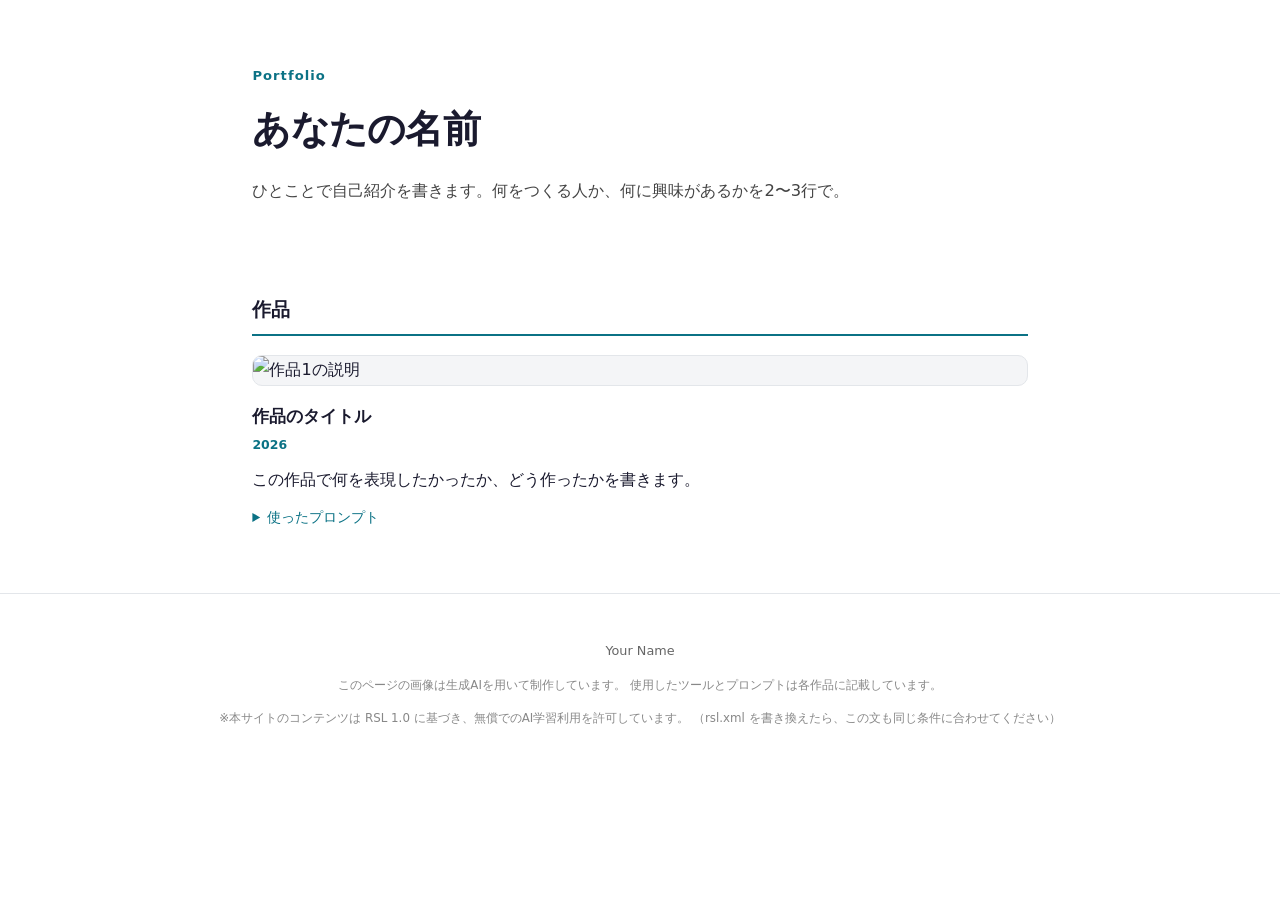
==== index.html @ 870c592a "RSL 1.0 の機械可読宣言を同梱（rsl.xml / robots.txt / link rel） 課題7の教え（条件をポートフォリオ本体に表示）の機械向けの半分。 人間向けフッター表示とセットで" ====
<!doctype html>
<html lang="ja">
<head>
<meta charset="utf-8">
<meta name="viewport" content="width=device-width,initial-scale=1">
<title>わたしのポートフォリオ</title>
<meta name="description" content="作品ポートフォリオ">
<!-- SNSでシェアされたときの見え方。画像はあとで差し替えてください -->
<meta property="og:title" content="わたしのポートフォリオ">
<meta property="og:type" content="website">
<meta property="og:image" content="http://akihiko.shirai.as/github-portfolio-template/images/HakaseOG.png">
<!-- RSLファイルの場所を明示（機械向けのライセンス宣言） -->
<link rel="rsl" type="application/rsl+xml" href="/rsl.xml" />
<link rel="stylesheet" href="style.css">
</head>
<body>

<header class="hero">
  <!-- ▼ ここから書き換えます -->
  <p class="course">Portfolio</p>
  <h1>あなたの名前</h1>
  <p class="bio">
    ひとことで自己紹介を書きます。何をつくる人か、何に興味があるかを2〜3行で。
  </p>
  <!-- ▲ ここまで -->
</header>

<main>
  <section>
    <h2>作品</h2>
    <div class="works">

      <!--
        作品を1つ増やすときは、この <figure> ... </figure> を
        まるごとコピーして貼り付け、中身を書き換えてください。
        画像は images/ フォルダに入れます。
      -->
      <figure class="work">
        <img src="images/work-01.png" alt="作品1の説明">
        <figcaption>
          <h3>作品のタイトル</h3>
          <p class="meta">2026</p>
          <p>この作品で何を表現したかったか、どう作ったかを書きます。</p>
          <details>
            <summary>使ったプロンプト</summary>
            <pre>ここにプロンプトを貼ります</pre>
          </details>
        </figcaption>
      </figure>

    </div>
  </section>
</main>

<footer>
  <p>Your Name</p>
  <p class="note">
    このページの画像は生成AIを用いて制作しています。
    使用したツールとプロンプトは各作品に記載しています。
  </p>
  <p class="note">
    ※本サイトのコンテンツは RSL 1.0 に基づき、無償でのAI学習利用を許可しています。
    （rsl.xml を書き換えたら、この文も同じ条件に合わせてください）
  </p>
</footer>

</body>
</html>
---- style.css ----
/* 触らなくても見た目が整うようにしてあります。
   色を変えたいときは、下の3行だけ書き換えれば全体が変わります。 */
:root {
  --accent: #0b7285;   /* 見出しやリンクの色 */
  --bg: #ffffff;       /* 背景 */
  --text: #1a1a2e;     /* 文字 */
}

* { box-sizing: border-box; }
body {
  margin: 0; background: var(--bg); color: var(--text);
  font-family: "Hiragino Kaku Gothic ProN", "Noto Sans JP", system-ui, sans-serif;
  line-height: 1.8;
}
.hero { max-width: 820px; margin: 0 auto; padding: 4rem 1.4rem 2rem; }
.course { color: var(--accent); font-weight: 700; letter-spacing: .08em; font-size: .82rem; margin: 0 0 .4rem; }
.hero h1 { font-size: 2.4rem; margin: 0 0 .8rem; letter-spacing: -.02em; }
.bio { font-size: 1.02rem; color: #444; margin: 0; }
main { max-width: 820px; margin: 0 auto; padding: 1rem 1.4rem 4rem; }
h2 { font-size: 1.2rem; border-bottom: 2px solid var(--accent); padding-bottom: .4rem; margin: 2.5rem 0 1.2rem; }
.works { display: grid; gap: 2.5rem; }
.work { margin: 0; }
.work img {
  width: 100%; height: auto; border-radius: 10px; border: 1px solid #e3e6ea; display: block;
  background: #f4f5f7;
}
.work h3 { font-size: 1.05rem; margin: .9rem 0 .2rem; }
.meta { color: var(--accent); font-size: .78rem; font-weight: 700; margin: 0 0 .5rem; }
.work p { margin: 0 0 .6rem; }
details { font-size: .86rem; }
summary { cursor: pointer; color: var(--accent); }
pre {
  white-space: pre-wrap; word-break: break-word; background: #f6f7f9;
  padding: .8rem; border-radius: 8px; font-size: .82rem; margin: .5rem 0 0;
}
footer { border-top: 1px solid #e3e6ea; padding: 2rem 1.4rem; text-align: center; font-size: .8rem; color: #666; }
.note { color: #888; font-size: .74rem; }

/* スマホ */
@media (max-width: 640px) { .hero h1 { font-size: 1.8rem; } }
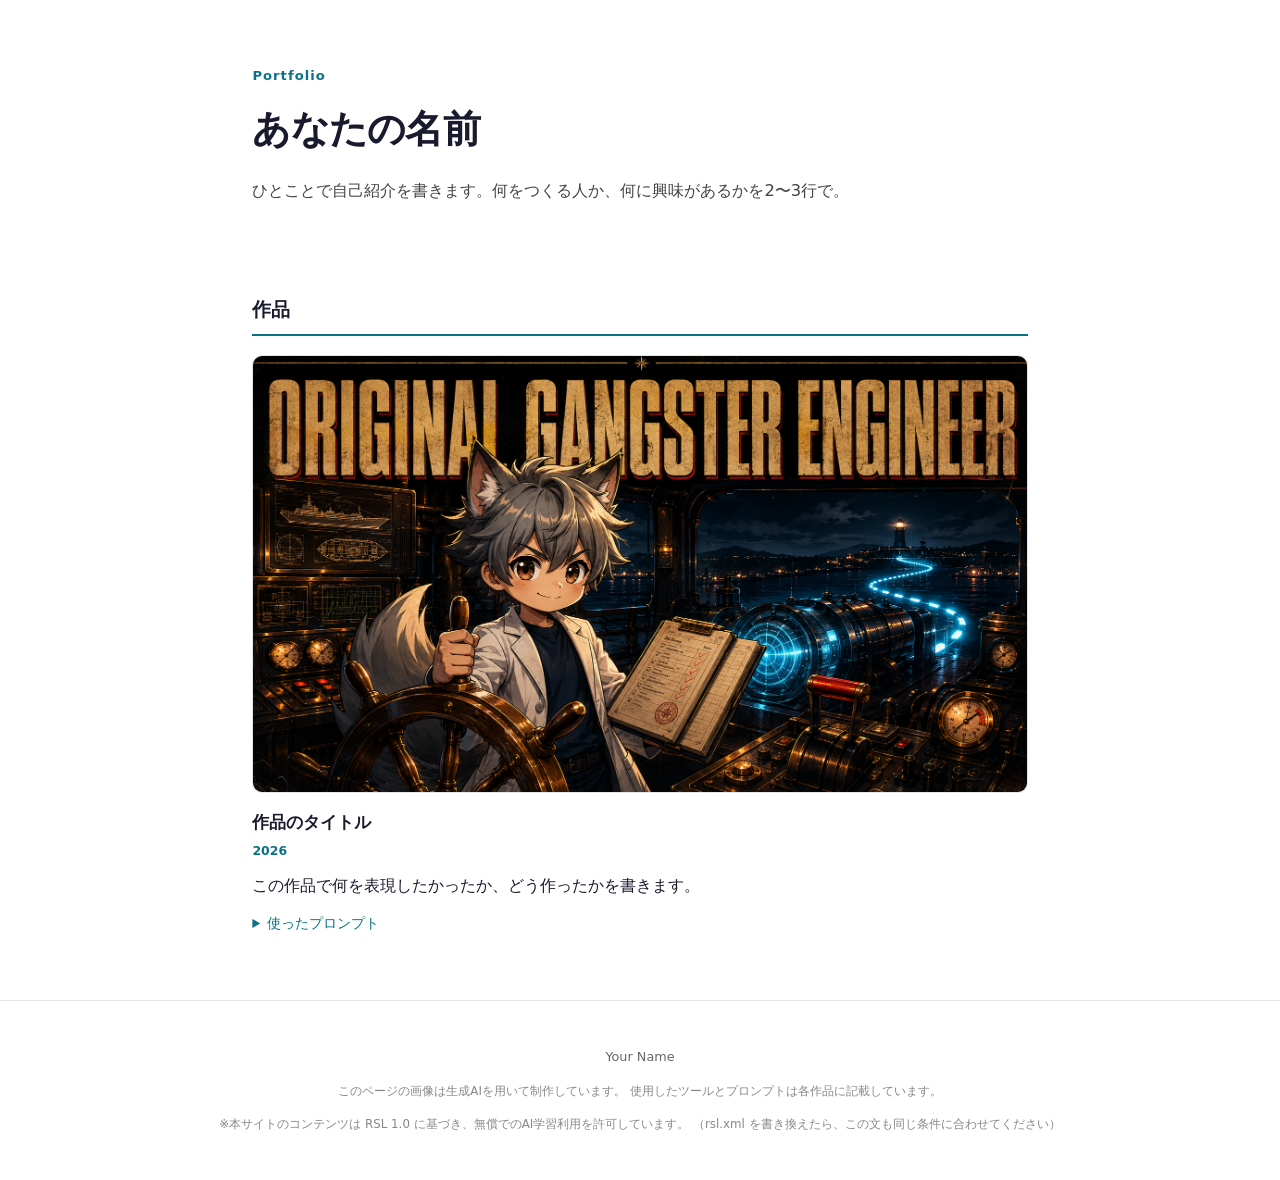
==== commit c6426438: "Fix portfolio image paths" ====
--- a/index.html
+++ b/index.html
@@ -8,7 +8,7 @@
 <!-- SNSでシェアされたときの見え方。画像はあとで差し替えてください -->
 <meta property="og:title" content="わたしのポートフォリオ">
 <meta property="og:type" content="website">
-<meta property="og:image" content="http://akihiko.shirai.as/github-portfolio-template/images/HakaseOG.png">
+<meta property="og:image" content="images/HakaseOG.png">
 <!-- RSLファイルの場所を明示（機械向けのライセンス宣言） -->
 <link rel="rsl" type="application/rsl+xml" href="/rsl.xml" />
 <link rel="stylesheet" href="style.css">
@@ -36,7 +36,7 @@
         画像は images/ フォルダに入れます。
       -->
       <figure class="work">
-        <img src="images/work-01.png" alt="作品1の説明">
+        <img src="images/HakaseOG.png" alt="作品1の説明">
         <figcaption>
           <h3>作品のタイトル</h3>
           <p class="meta">2026</p>
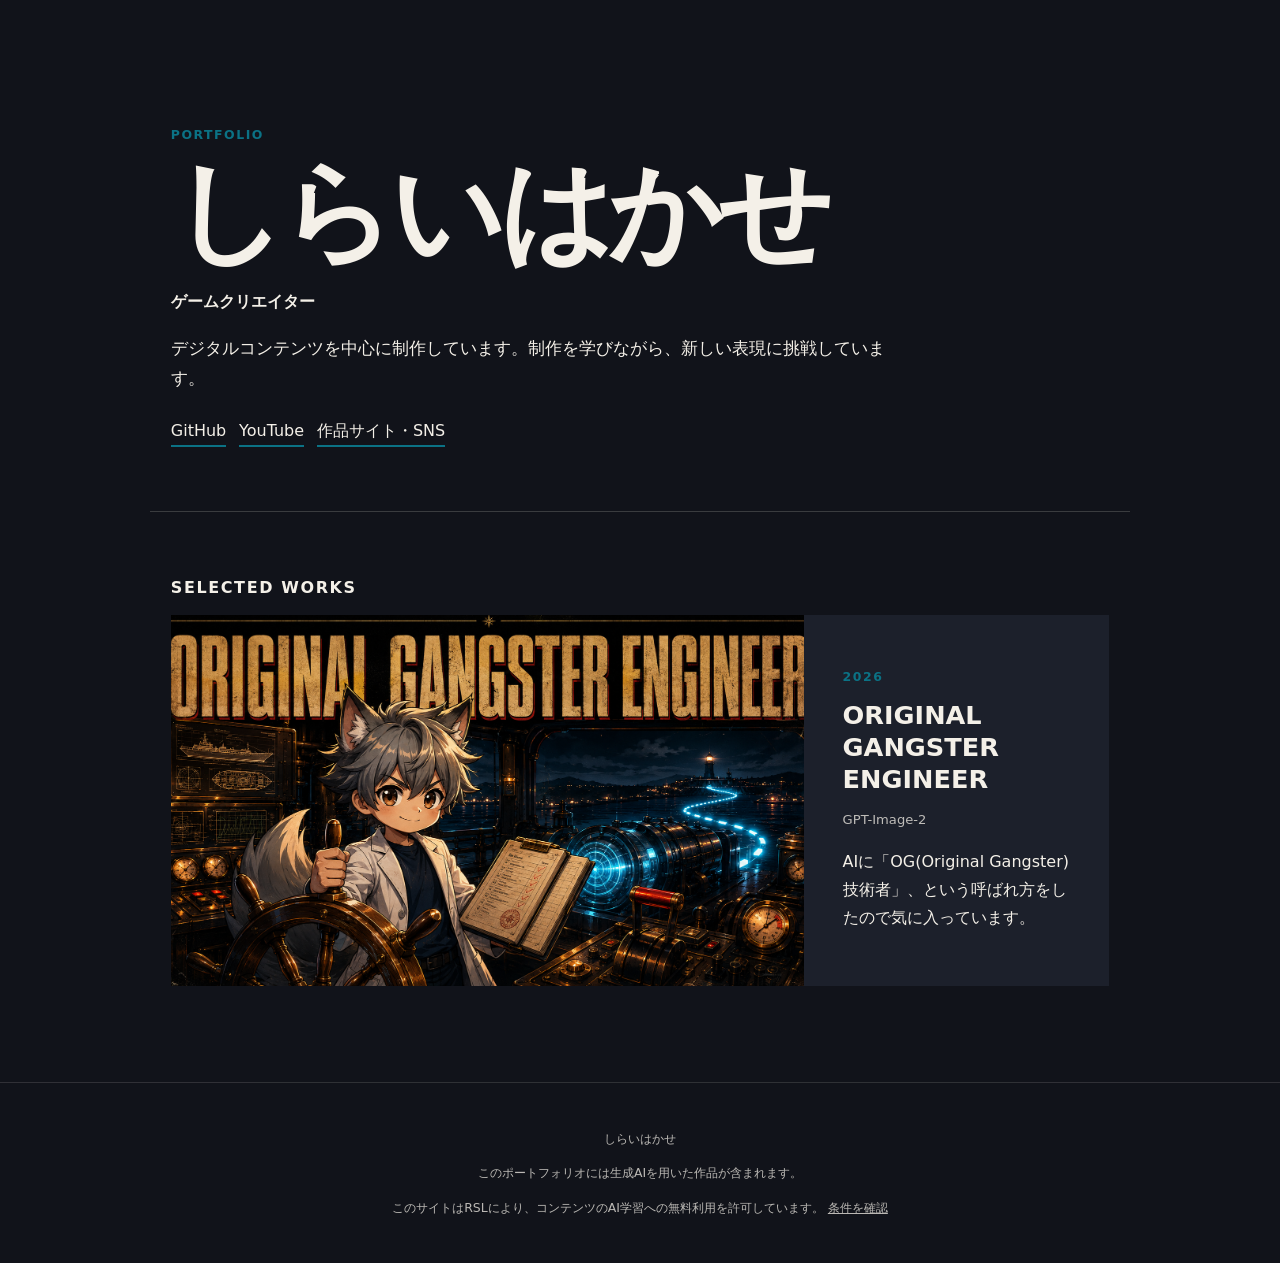
==== commit 003d8882: "Use generated portfolio as site example" ====
--- a/index.html
+++ b/index.html
@@ -1,68 +1,4 @@
 <!doctype html>
-<html lang="ja">
-<head>
-<meta charset="utf-8">
-<meta name="viewport" content="width=device-width,initial-scale=1">
-<title>わたしのポートフォリオ</title>
-<meta name="description" content="作品ポートフォリオ">
-<!-- SNSでシェアされたときの見え方。画像はあとで差し替えてください -->
-<meta property="og:title" content="わたしのポートフォリオ">
-<meta property="og:type" content="website">
-<meta property="og:image" content="images/HakaseOG.png">
-<!-- RSLファイルの場所を明示（機械向けのライセンス宣言） -->
-<link rel="rsl" type="application/rsl+xml" href="/rsl.xml" />
-<link rel="stylesheet" href="style.css">
-</head>
-<body>
-
-<header class="hero">
-  <!-- ▼ ここから書き換えます -->
-  <p class="course">Portfolio</p>
-  <h1>あなたの名前</h1>
-  <p class="bio">
-    ひとことで自己紹介を書きます。何をつくる人か、何に興味があるかを2〜3行で。
-  </p>
-  <!-- ▲ ここまで -->
-</header>
-
-<main>
-  <section>
-    <h2>作品</h2>
-    <div class="works">
-
-      <!--
-        作品を1つ増やすときは、この <figure> ... </figure> を
-        まるごとコピーして貼り付け、中身を書き換えてください。
-        画像は images/ フォルダに入れます。
-      -->
-      <figure class="work">
-        <img src="images/HakaseOG.png" alt="作品1の説明">
-        <figcaption>
-          <h3>作品のタイトル</h3>
-          <p class="meta">2026</p>
-          <p>この作品で何を表現したかったか、どう作ったかを書きます。</p>
-          <details>
-            <summary>使ったプロンプト</summary>
-            <pre>ここにプロンプトを貼ります</pre>
-          </details>
-        </figcaption>
-      </figure>
-
-    </div>
-  </section>
-</main>
-
-<footer>
-  <p>Your Name</p>
-  <p class="note">
-    このページの画像は生成AIを用いて制作しています。
-    使用したツールとプロンプトは各作品に記載しています。
-  </p>
-  <p class="note">
-    ※本サイトのコンテンツは RSL 1.0 に基づき、無償でのAI学習利用を許可しています。
-    （rsl.xml を書き換えたら、この文も同じ条件に合わせてください）
-  </p>
-</footer>
-
-</body>
-</html>
+<html lang="ja"><head><meta charset="utf-8"><meta name="viewport" content="width=device-width,initial-scale=1"><title>しらいはかせ | Portfolio</title><meta name="description" content="デジタルコンテンツを中心に制作しています。制作を学びながら、新しい表現に挑戦しています。"><meta name="generator" content="https://github.com/kaitas/github-portfolio-template"><meta name="author" content="https://aicu.ai/"><link rel="rsl" type="application/rsl+xml" href="rsl.xml"><style>
+:root{--accent:#0b7285;--bg:#11131a;--text:#f4f0e8;--panel:#1c202b}*{box-sizing:border-box}body{margin:0;background:var(--bg);color:var(--text);font-family:system-ui, "Noto Sans JP", sans-serif;line-height:1.75}a{color:inherit}.hero,main{max-width:980px;margin:auto;padding-left:1.3rem;padding-right:1.3rem}.hero{padding-top:7rem;padding-bottom:4rem;border-bottom:1px solid color-mix(in srgb,var(--text) 18%,transparent)}.eyebrow,.meta{color:var(--accent);font-size:.78rem;font-weight:800;letter-spacing:.12em;text-transform:uppercase}.hero h1{font-size:clamp(2.8rem,9vw,7rem);line-height:.95;letter-spacing:-.05em;margin:.4rem 0 1.4rem}.role{font-weight:700}.bio{max-width:65ch;font-size:1.08rem}.links{display:flex;flex-wrap:wrap;gap:.8rem;margin-top:1.5rem}.links a{border-bottom:2px solid var(--accent);text-decoration:none}main{padding-top:3rem;padding-bottom:6rem}h2{font-size:1rem;letter-spacing:.1em}.works{display:grid;gap:2rem}.work{display:grid;grid-template-columns:minmax(0,1.35fr) minmax(240px,.65fr);background:var(--panel)}.work img,.placeholder{width:100%;height:100%;min-height:340px;object-fit:cover}.placeholder{display:grid;place-items:center;color:var(--accent);background:color-mix(in srgb,var(--accent) 12%,var(--panel));letter-spacing:.2em}.copy{padding:clamp(1.2rem,4vw,2.4rem)}.copy h3{font-size:1.6rem;line-height:1.25;margin:.25rem 0}.tools{font-size:.82rem;opacity:.75}.empty{padding:3rem;background:var(--panel)}footer{padding:2rem 1.3rem;text-align:center;border-top:1px solid color-mix(in srgb,var(--text) 18%,transparent);font-size:.78rem;opacity:.75}@media(max-width:700px){.hero{padding-top:4rem}.work{grid-template-columns:1fr}.work img,.placeholder{min-height:230px;max-height:430px}}
+</style></head><body><header class="hero"><p class="eyebrow">Portfolio</p><h1>しらいはかせ</h1><p class="role">ゲームクリエイター</p><p class="bio">デジタルコンテンツを中心に制作しています。制作を学びながら、新しい表現に挑戦しています。</p><nav class="links" aria-label="外部リンク"><a href="https://github.com/aicuai/" target="_blank" rel="noopener noreferrer">GitHub</a><a href="https://www.youtube.com/@aicuai" target="_blank" rel="noopener noreferrer">YouTube</a><a href="https://x.com/o_ob" target="_blank" rel="noopener noreferrer">作品サイト・SNS</a></nav></header><main><h2>SELECTED WORKS</h2><section class="works"><article class="work"><img src="images/HakaseOG.png" alt="犬耳の研究者が航海士をしています" loading="lazy" decoding="async"><div class="copy"><p class="meta">2026</p><h3>ORIGINAL GANGSTER ENGINEER</h3><p class="tools">GPT-Image-2</p><p>AIに「OG(Original Gangster)技術者」、という呼ばれ方をしたので気に入っています。</p></div></article></section></main><footer><p>しらいはかせ</p><p>このポートフォリオには生成AIを用いた作品が含まれます。</p><p>このサイトはRSLにより、コンテンツのAI学習への無料利用を許可しています。 <a href="rsl.xml">条件を確認</a></p></footer></body></html>
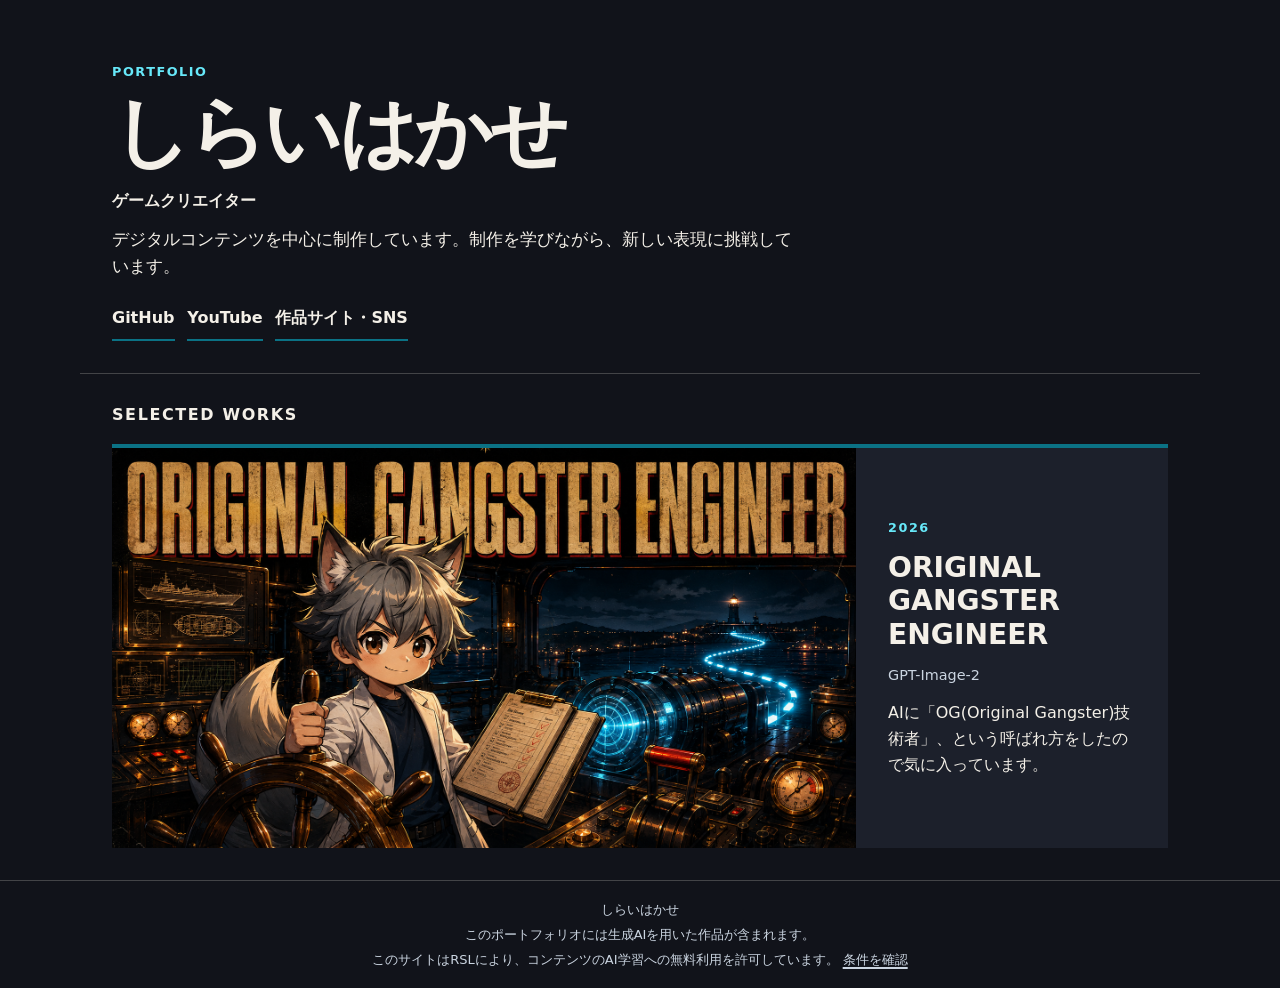
==== commit 11dfc927: "Improve responsive portfolio accessibility" ====
--- a/index.html
+++ b/index.html
@@ -1,4 +1,4 @@
 <!doctype html>
 <html lang="ja"><head><meta charset="utf-8"><meta name="viewport" content="width=device-width,initial-scale=1"><title>しらいはかせ | Portfolio</title><meta name="description" content="デジタルコンテンツを中心に制作しています。制作を学びながら、新しい表現に挑戦しています。"><meta name="generator" content="https://github.com/kaitas/github-portfolio-template"><meta name="author" content="https://aicu.ai/"><link rel="rsl" type="application/rsl+xml" href="rsl.xml"><style>
-:root{--accent:#0b7285;--bg:#11131a;--text:#f4f0e8;--panel:#1c202b}*{box-sizing:border-box}body{margin:0;background:var(--bg);color:var(--text);font-family:system-ui, "Noto Sans JP", sans-serif;line-height:1.75}a{color:inherit}.hero,main{max-width:980px;margin:auto;padding-left:1.3rem;padding-right:1.3rem}.hero{padding-top:7rem;padding-bottom:4rem;border-bottom:1px solid color-mix(in srgb,var(--text) 18%,transparent)}.eyebrow,.meta{color:var(--accent);font-size:.78rem;font-weight:800;letter-spacing:.12em;text-transform:uppercase}.hero h1{font-size:clamp(2.8rem,9vw,7rem);line-height:.95;letter-spacing:-.05em;margin:.4rem 0 1.4rem}.role{font-weight:700}.bio{max-width:65ch;font-size:1.08rem}.links{display:flex;flex-wrap:wrap;gap:.8rem;margin-top:1.5rem}.links a{border-bottom:2px solid var(--accent);text-decoration:none}main{padding-top:3rem;padding-bottom:6rem}h2{font-size:1rem;letter-spacing:.1em}.works{display:grid;gap:2rem}.work{display:grid;grid-template-columns:minmax(0,1.35fr) minmax(240px,.65fr);background:var(--panel)}.work img,.placeholder{width:100%;height:100%;min-height:340px;object-fit:cover}.placeholder{display:grid;place-items:center;color:var(--accent);background:color-mix(in srgb,var(--accent) 12%,var(--panel));letter-spacing:.2em}.copy{padding:clamp(1.2rem,4vw,2.4rem)}.copy h3{font-size:1.6rem;line-height:1.25;margin:.25rem 0}.tools{font-size:.82rem;opacity:.75}.empty{padding:3rem;background:var(--panel)}footer{padding:2rem 1.3rem;text-align:center;border-top:1px solid color-mix(in srgb,var(--text) 18%,transparent);font-size:.78rem;opacity:.75}@media(max-width:700px){.hero{padding-top:4rem}.work{grid-template-columns:1fr}.work img,.placeholder{min-height:230px;max-height:430px}}
-</style></head><body><header class="hero"><p class="eyebrow">Portfolio</p><h1>しらいはかせ</h1><p class="role">ゲームクリエイター</p><p class="bio">デジタルコンテンツを中心に制作しています。制作を学びながら、新しい表現に挑戦しています。</p><nav class="links" aria-label="外部リンク"><a href="https://github.com/aicuai/" target="_blank" rel="noopener noreferrer">GitHub</a><a href="https://www.youtube.com/@aicuai" target="_blank" rel="noopener noreferrer">YouTube</a><a href="https://x.com/o_ob" target="_blank" rel="noopener noreferrer">作品サイト・SNS</a></nav></header><main><h2>SELECTED WORKS</h2><section class="works"><article class="work"><img src="images/HakaseOG.png" alt="犬耳の研究者が航海士をしています" loading="lazy" decoding="async"><div class="copy"><p class="meta">2026</p><h3>ORIGINAL GANGSTER ENGINEER</h3><p class="tools">GPT-Image-2</p><p>AIに「OG(Original Gangster)技術者」、という呼ばれ方をしたので気に入っています。</p></div></article></section></main><footer><p>しらいはかせ</p><p>このポートフォリオには生成AIを用いた作品が含まれます。</p><p>このサイトはRSLにより、コンテンツのAI学習への無料利用を許可しています。 <a href="rsl.xml">条件を確認</a></p></footer></body></html>
+:root{--accent:#0b7285;--bg:#11131a;--text:#f4f0e8;--panel:#1c202b;--muted:#cbd5e1;--label:#67e8f9}*{box-sizing:border-box}html{scroll-behavior:smooth}body{margin:0;background:var(--bg);color:var(--text);font-family:system-ui,"Noto Sans JP",sans-serif;font-size:16px;line-height:1.65;overflow-wrap:anywhere}a{color:inherit}.skip{position:fixed;z-index:10;top:.5rem;left:.5rem;padding:.7rem 1rem;background:var(--text);color:var(--bg);transform:translateY(-150%)}.skip:focus{transform:none}a:focus-visible{outline:3px solid var(--label);outline-offset:3px;border-radius:2px}.hero,main{width:min(1120px,100%);margin:auto;padding-inline:clamp(1rem,4vw,2rem)}.hero{padding-top:clamp(2.5rem,7vh,4.5rem);padding-bottom:clamp(1.75rem,4vh,3rem);border-bottom:1px solid color-mix(in srgb,var(--text) 22%,transparent)}.eyebrow,.meta{color:var(--label);font-size:.8rem;font-weight:800;letter-spacing:.12em;text-transform:uppercase}.hero h1{max-width:12ch;margin:.3rem 0 1rem;font-size:clamp(2.75rem,7vw,6rem);line-height:1;letter-spacing:-.045em}.role{margin:.5rem 0;font-weight:750}.bio{max-width:65ch;margin-block:.75rem;font-size:clamp(1rem,1.3vw,1.1rem)}.links{display:flex;flex-wrap:wrap;gap:.4rem .8rem;margin-top:1rem}.links a{display:inline-flex;align-items:center;min-height:44px;border-bottom:2px solid var(--accent);font-weight:650;text-decoration:none}main{padding-top:clamp(1.5rem,3vh,2.5rem);padding-bottom:clamp(2.5rem,6vh,5rem)}h2{margin:0 0 1rem;font-size:1rem;letter-spacing:.1em}.works{display:grid;gap:2rem}.work{display:grid;grid-template-columns:minmax(0,1.55fr) minmax(260px,.65fr);min-height:0;background:var(--panel);border-top:4px solid var(--accent)}.work img,.placeholder{display:block;width:100%;height:100%;min-height:0;max-height:480px;aspect-ratio:16/9;object-fit:cover}.placeholder{display:grid;place-items:center;color:var(--label);background:color-mix(in srgb,var(--accent) 12%,var(--panel));letter-spacing:.2em}.copy{align-self:center;padding:clamp(1.25rem,3vw,2rem)}.copy h3{margin:.25rem 0;font-size:clamp(1.4rem,2.2vw,1.8rem);line-height:1.2}.copy p{margin:.75rem 0}.tools{color:var(--muted);font-size:.9rem}.empty{padding:3rem;background:var(--panel)}footer{padding:1.25rem;line-height:1.5;text-align:center;border-top:1px solid color-mix(in srgb,var(--text) 22%,transparent);color:var(--muted);font-size:.8125rem}footer p{margin:.35rem}footer a{text-decoration-thickness:2px;text-underline-offset:3px}@media(min-width:1100px) and (min-height:800px){.hero{padding-top:3rem;padding-bottom:2rem}.hero h1{font-size:clamp(4rem,6vw,5.75rem)}main{padding-top:1.75rem;padding-bottom:2rem}.work img,.placeholder{max-height:400px}footer{padding:.8rem}}@media(max-width:700px){.hero{padding-top:2.5rem}.hero h1{font-size:clamp(2.5rem,15vw,4.5rem)}.work{grid-template-columns:1fr}.work img,.placeholder{max-height:none;aspect-ratio:4/3}.copy{padding:1.25rem}.links{gap:.25rem .7rem}footer{text-align:left}}@media(prefers-reduced-motion:reduce){html{scroll-behavior:auto}}
+</style></head><body><a class="skip" href="#works">作品へ移動</a><header class="hero"><p class="eyebrow">Portfolio</p><h1>しらいはかせ</h1><p class="role">ゲームクリエイター</p><p class="bio">デジタルコンテンツを中心に制作しています。制作を学びながら、新しい表現に挑戦しています。</p><nav class="links" aria-label="外部リンク"><a href="https://github.com/aicuai/" target="_blank" rel="noopener noreferrer">GitHub</a><a href="https://www.youtube.com/@aicuai" target="_blank" rel="noopener noreferrer">YouTube</a><a href="https://x.com/o_ob" target="_blank" rel="noopener noreferrer">作品サイト・SNS</a></nav></header><main id="works"><h2>SELECTED WORKS</h2><section class="works" aria-label="作品一覧"><article class="work"><img src="images/HakaseOG.png" alt="犬耳の研究者が航海士をしています" loading="lazy" decoding="async"><div class="copy"><p class="meta">2026</p><h3>ORIGINAL GANGSTER ENGINEER</h3><p class="tools">GPT-Image-2</p><p>AIに「OG(Original Gangster)技術者」、という呼ばれ方をしたので気に入っています。</p></div></article></section></main><footer><p>しらいはかせ</p><p>このポートフォリオには生成AIを用いた作品が含まれます。</p><p>このサイトはRSLにより、コンテンツのAI学習への無料利用を許可しています。 <a href="rsl.xml">条件を確認</a></p></footer></body></html>
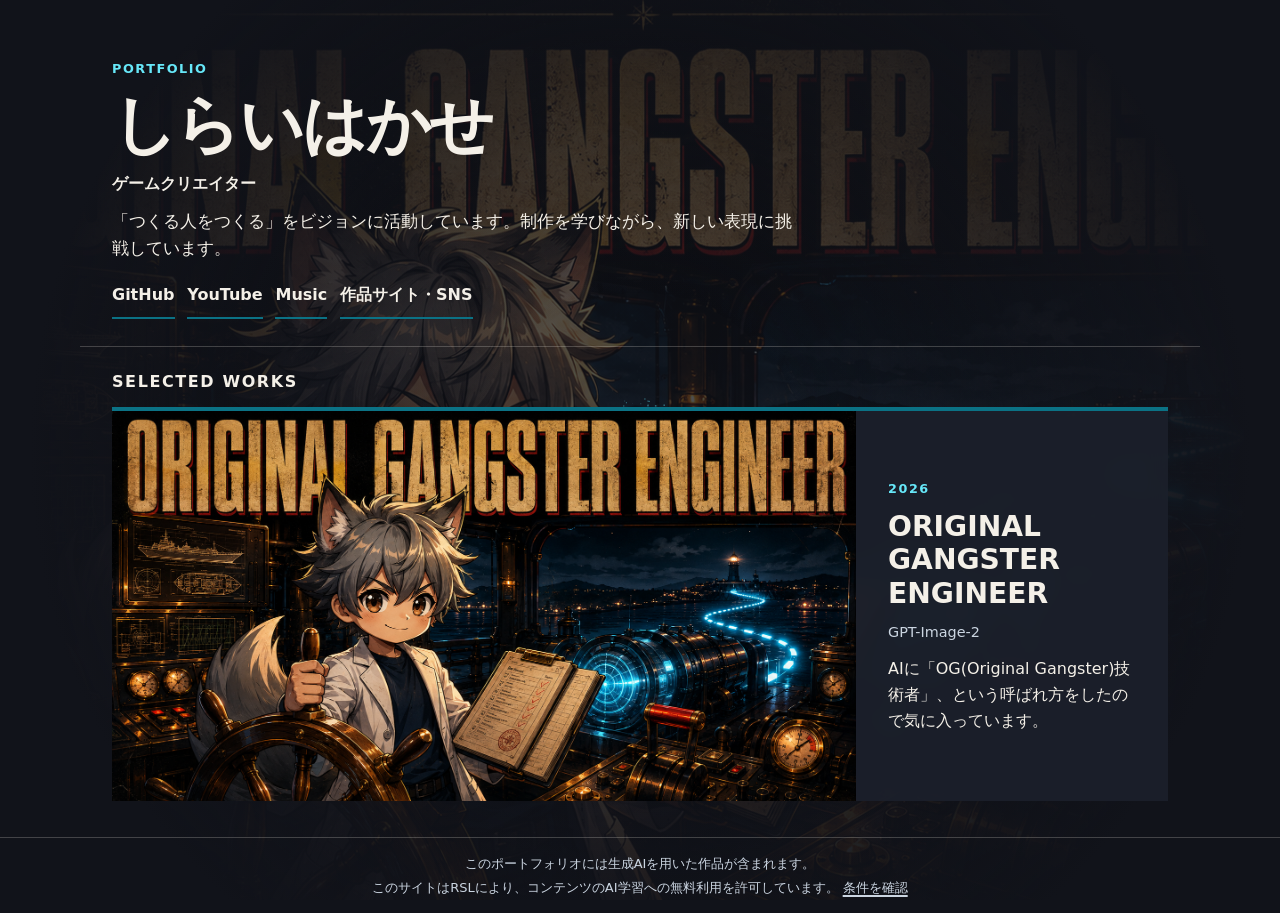
==== commit 10dfef21: "Add immersive portfolio presentation" ====
--- a/index.html
+++ b/index.html
@@ -1,4 +1,4 @@
 <!doctype html>
-<html lang="ja"><head><meta charset="utf-8"><meta name="viewport" content="width=device-width,initial-scale=1"><title>しらいはかせ | Portfolio</title><meta name="description" content="デジタルコンテンツを中心に制作しています。制作を学びながら、新しい表現に挑戦しています。"><meta name="generator" content="https://github.com/kaitas/github-portfolio-template"><meta name="author" content="https://aicu.ai/"><link rel="rsl" type="application/rsl+xml" href="rsl.xml"><style>
-:root{--accent:#0b7285;--bg:#11131a;--text:#f4f0e8;--panel:#1c202b;--muted:#cbd5e1;--label:#67e8f9}*{box-sizing:border-box}html{scroll-behavior:smooth}body{margin:0;background:var(--bg);color:var(--text);font-family:system-ui,"Noto Sans JP",sans-serif;font-size:16px;line-height:1.65;overflow-wrap:anywhere}a{color:inherit}.skip{position:fixed;z-index:10;top:.5rem;left:.5rem;padding:.7rem 1rem;background:var(--text);color:var(--bg);transform:translateY(-150%)}.skip:focus{transform:none}a:focus-visible{outline:3px solid var(--label);outline-offset:3px;border-radius:2px}.hero,main{width:min(1120px,100%);margin:auto;padding-inline:clamp(1rem,4vw,2rem)}.hero{padding-top:clamp(2.5rem,7vh,4.5rem);padding-bottom:clamp(1.75rem,4vh,3rem);border-bottom:1px solid color-mix(in srgb,var(--text) 22%,transparent)}.eyebrow,.meta{color:var(--label);font-size:.8rem;font-weight:800;letter-spacing:.12em;text-transform:uppercase}.hero h1{max-width:12ch;margin:.3rem 0 1rem;font-size:clamp(2.75rem,7vw,6rem);line-height:1;letter-spacing:-.045em}.role{margin:.5rem 0;font-weight:750}.bio{max-width:65ch;margin-block:.75rem;font-size:clamp(1rem,1.3vw,1.1rem)}.links{display:flex;flex-wrap:wrap;gap:.4rem .8rem;margin-top:1rem}.links a{display:inline-flex;align-items:center;min-height:44px;border-bottom:2px solid var(--accent);font-weight:650;text-decoration:none}main{padding-top:clamp(1.5rem,3vh,2.5rem);padding-bottom:clamp(2.5rem,6vh,5rem)}h2{margin:0 0 1rem;font-size:1rem;letter-spacing:.1em}.works{display:grid;gap:2rem}.work{display:grid;grid-template-columns:minmax(0,1.55fr) minmax(260px,.65fr);min-height:0;background:var(--panel);border-top:4px solid var(--accent)}.work img,.placeholder{display:block;width:100%;height:100%;min-height:0;max-height:480px;aspect-ratio:16/9;object-fit:cover}.placeholder{display:grid;place-items:center;color:var(--label);background:color-mix(in srgb,var(--accent) 12%,var(--panel));letter-spacing:.2em}.copy{align-self:center;padding:clamp(1.25rem,3vw,2rem)}.copy h3{margin:.25rem 0;font-size:clamp(1.4rem,2.2vw,1.8rem);line-height:1.2}.copy p{margin:.75rem 0}.tools{color:var(--muted);font-size:.9rem}.empty{padding:3rem;background:var(--panel)}footer{padding:1.25rem;line-height:1.5;text-align:center;border-top:1px solid color-mix(in srgb,var(--text) 22%,transparent);color:var(--muted);font-size:.8125rem}footer p{margin:.35rem}footer a{text-decoration-thickness:2px;text-underline-offset:3px}@media(min-width:1100px) and (min-height:800px){.hero{padding-top:3rem;padding-bottom:2rem}.hero h1{font-size:clamp(4rem,6vw,5.75rem)}main{padding-top:1.75rem;padding-bottom:2rem}.work img,.placeholder{max-height:400px}footer{padding:.8rem}}@media(max-width:700px){.hero{padding-top:2.5rem}.hero h1{font-size:clamp(2.5rem,15vw,4.5rem)}.work{grid-template-columns:1fr}.work img,.placeholder{max-height:none;aspect-ratio:4/3}.copy{padding:1.25rem}.links{gap:.25rem .7rem}footer{text-align:left}}@media(prefers-reduced-motion:reduce){html{scroll-behavior:auto}}
-</style></head><body><a class="skip" href="#works">作品へ移動</a><header class="hero"><p class="eyebrow">Portfolio</p><h1>しらいはかせ</h1><p class="role">ゲームクリエイター</p><p class="bio">デジタルコンテンツを中心に制作しています。制作を学びながら、新しい表現に挑戦しています。</p><nav class="links" aria-label="外部リンク"><a href="https://github.com/aicuai/" target="_blank" rel="noopener noreferrer">GitHub</a><a href="https://www.youtube.com/@aicuai" target="_blank" rel="noopener noreferrer">YouTube</a><a href="https://x.com/o_ob" target="_blank" rel="noopener noreferrer">作品サイト・SNS</a></nav></header><main id="works"><h2>SELECTED WORKS</h2><section class="works" aria-label="作品一覧"><article class="work"><img src="images/HakaseOG.png" alt="犬耳の研究者が航海士をしています" loading="lazy" decoding="async"><div class="copy"><p class="meta">2026</p><h3>ORIGINAL GANGSTER ENGINEER</h3><p class="tools">GPT-Image-2</p><p>AIに「OG(Original Gangster)技術者」、という呼ばれ方をしたので気に入っています。</p></div></article></section></main><footer><p>しらいはかせ</p><p>このポートフォリオには生成AIを用いた作品が含まれます。</p><p>このサイトはRSLにより、コンテンツのAI学習への無料利用を許可しています。 <a href="rsl.xml">条件を確認</a></p></footer></body></html>
+<html lang="ja"><head><meta charset="utf-8"><meta name="viewport" content="width=device-width,initial-scale=1"><title>しらいはかせ | Portfolio</title><meta name="description" content="「つくる人をつくる」をビジョンに活動しています。制作を学びながら、新しい表現に挑戦しています。"><meta name="generator" content="https://github.com/kaitas/github-portfolio-template"><meta name="author" content="https://aicu.ai/"><link rel="rsl" type="application/rsl+xml" href="rsl.xml"><style>
+:root{--accent:#0b7285;--bg:#11131a;--text:#f4f0e8;--panel:#1c202b;--muted:#cbd5e1;--label:#67e8f9}*{box-sizing:border-box}html{scroll-behavior:smooth}body{margin:0;background:var(--bg);color:var(--text);font-family:system-ui,"Noto Sans JP",sans-serif;font-size:16px;line-height:1.65;overflow-wrap:anywhere;opacity:.25;animation:reveal .5s ease-out forwards}body::before{content:"";position:fixed;z-index:-2;inset:0;background:linear-gradient(#11131aad,#11131ad1),url("images/HakaseOG.png") center/cover no-repeat}body::after{content:"";position:fixed;z-index:-1;inset:0;background:radial-gradient(circle at center,transparent 0 20%,var(--bg) 78%)}#particles{position:fixed;z-index:-1;inset:0;width:100%;height:100%;pointer-events:none}@keyframes reveal{to{opacity:1}}a{color:inherit}.skip{position:fixed;z-index:10;top:.5rem;left:.5rem;padding:.7rem 1rem;background:var(--text);color:var(--bg);transform:translateY(-150%)}.skip:focus{transform:none}a:focus-visible{outline:3px solid var(--label);outline-offset:3px;border-radius:2px}.hero,main{width:min(1120px,100%);margin:auto;padding-inline:clamp(1rem,4vw,2rem)}.hero{padding-top:clamp(2rem,5vh,3rem);padding-bottom:clamp(1.25rem,3vh,2rem);border-bottom:1px solid color-mix(in srgb,var(--text) 22%,transparent)}.eyebrow,.meta{color:var(--label);font-size:.8rem;font-weight:800;letter-spacing:.12em;text-transform:uppercase}.hero h1{max-width:16ch;margin:.3rem 0 .75rem;font-size:clamp(2.5rem,5vw,4.75rem);line-height:1.05;letter-spacing:-.04em}.role{margin:.5rem 0;font-weight:750}.bio{max-width:65ch;margin-block:.65rem;font-size:clamp(1rem,1.3vw,1.1rem)}.links{display:flex;flex-wrap:wrap;gap:.4rem .8rem;margin-top:.75rem}.links a{display:inline-flex;align-items:center;min-height:44px;border-bottom:2px solid var(--accent);font-weight:650;text-decoration:none}main{padding-top:clamp(1.25rem,2.5vh,2rem);padding-bottom:clamp(1.5rem,4vh,3rem)}h2{margin:0 0 .75rem;font-size:1rem;letter-spacing:.1em}.works{display:grid;gap:2rem}.work{display:grid;grid-template-columns:minmax(0,1.55fr) minmax(260px,.65fr);min-height:0;background:#1c202be8;border-top:4px solid var(--accent);backdrop-filter:blur(10px)}.work img,.placeholder{display:block;width:100%;height:100%;min-height:0;max-height:390px;aspect-ratio:16/9;object-fit:cover}.placeholder{display:grid;place-items:center;color:var(--label);background:color-mix(in srgb,var(--accent) 12%,var(--panel));letter-spacing:.2em}.copy{align-self:center;padding:clamp(1.25rem,3vw,2rem)}.copy h3{margin:.25rem 0;font-size:clamp(1.4rem,2.2vw,1.8rem);line-height:1.2}.copy p{margin:.65rem 0}.tools{color:var(--muted);font-size:.9rem}.empty{padding:3rem;background:var(--panel)}footer{padding:.65rem;line-height:1.5;text-align:center;border-top:1px solid color-mix(in srgb,var(--text) 22%,transparent);color:var(--muted);font-size:.8125rem}footer p{margin:.3rem}footer a{text-decoration-thickness:2px;text-underline-offset:3px}@media(max-width:700px){.hero{padding-top:2rem;padding-bottom:1.5rem}.hero h1{font-size:clamp(2.35rem,12vw,3.75rem)}.work{grid-template-columns:1fr}.work img,.placeholder{max-height:none;aspect-ratio:4/3}.copy{padding:1.25rem}.links{gap:.25rem .7rem}footer{text-align:left}}@media(prefers-reduced-motion:reduce){html{scroll-behavior:auto}body{opacity:1;animation:none}#particles{display:none}}
+</style></head><body><canvas id="particles" aria-hidden="true"></canvas><a class="skip" href="#works">作品へ移動</a><header class="hero"><p class="eyebrow">Portfolio</p><h1>しらいはかせ</h1><p class="role">ゲームクリエイター</p><p class="bio">「つくる人をつくる」をビジョンに活動しています。制作を学びながら、新しい表現に挑戦しています。</p><nav class="links" aria-label="外部リンク"><a href="https://github.com/aicuai/" target="_blank" rel="noopener noreferrer">GitHub</a><a href="https://www.youtube.com/@aicuai" target="_blank" rel="noopener noreferrer">YouTube</a><a href="https://www.tunecore.co.jp/artists/AiCuty" target="_blank" rel="noopener noreferrer">Music</a><a href="https://x.com/o_ob" target="_blank" rel="noopener noreferrer">作品サイト・SNS</a></nav></header><main id="works"><h2>SELECTED WORKS</h2><section class="works" aria-label="作品一覧"><article class="work"><img src="images/HakaseOG.png" alt="犬耳の研究者が航海士をしています" loading="lazy" decoding="async"><div class="copy"><p class="meta">2026</p><h3>ORIGINAL GANGSTER ENGINEER</h3><p class="tools">GPT-Image-2</p><p>AIに「OG(Original Gangster)技術者」、という呼ばれ方をしたので気に入っています。</p></div></article></section></main><footer><p>このポートフォリオには生成AIを用いた作品が含まれます。</p><p>このサイトはRSLにより、コンテンツのAI学習への無料利用を許可しています。 <a href="rsl.xml">条件を確認</a></p></footer><script>if(!matchMedia("(prefers-reduced-motion: reduce)").matches){const c=document.querySelector("#particles"),x=c.getContext("2d"),d=Math.min(devicePixelRatio,2),n=innerWidth<700?350:1000,p=Array.from({length:n},()=>{const a=Math.random()*Math.PI*2,s=.15+Math.random()*.85;return{a,r:Math.random()*24,s,z:.3+Math.random()*1.4}});function size(){c.width=innerWidth*d;c.height=innerHeight*d;x.setTransform(d,0,0,d,0,0)}function draw(){x.clearRect(0,0,innerWidth,innerHeight);x.fillStyle="#67e8f966";for(const q of p){q.r+=q.s;if(q.r>Math.hypot(innerWidth,innerHeight)*.56)q.r=0;const px=innerWidth/2+Math.cos(q.a)*q.r,py=innerHeight/2+Math.sin(q.a)*q.r;x.fillRect(px,py,q.z,q.z)}requestAnimationFrame(draw)}addEventListener("resize",size,{passive:true});size();draw()}</script></body></html>
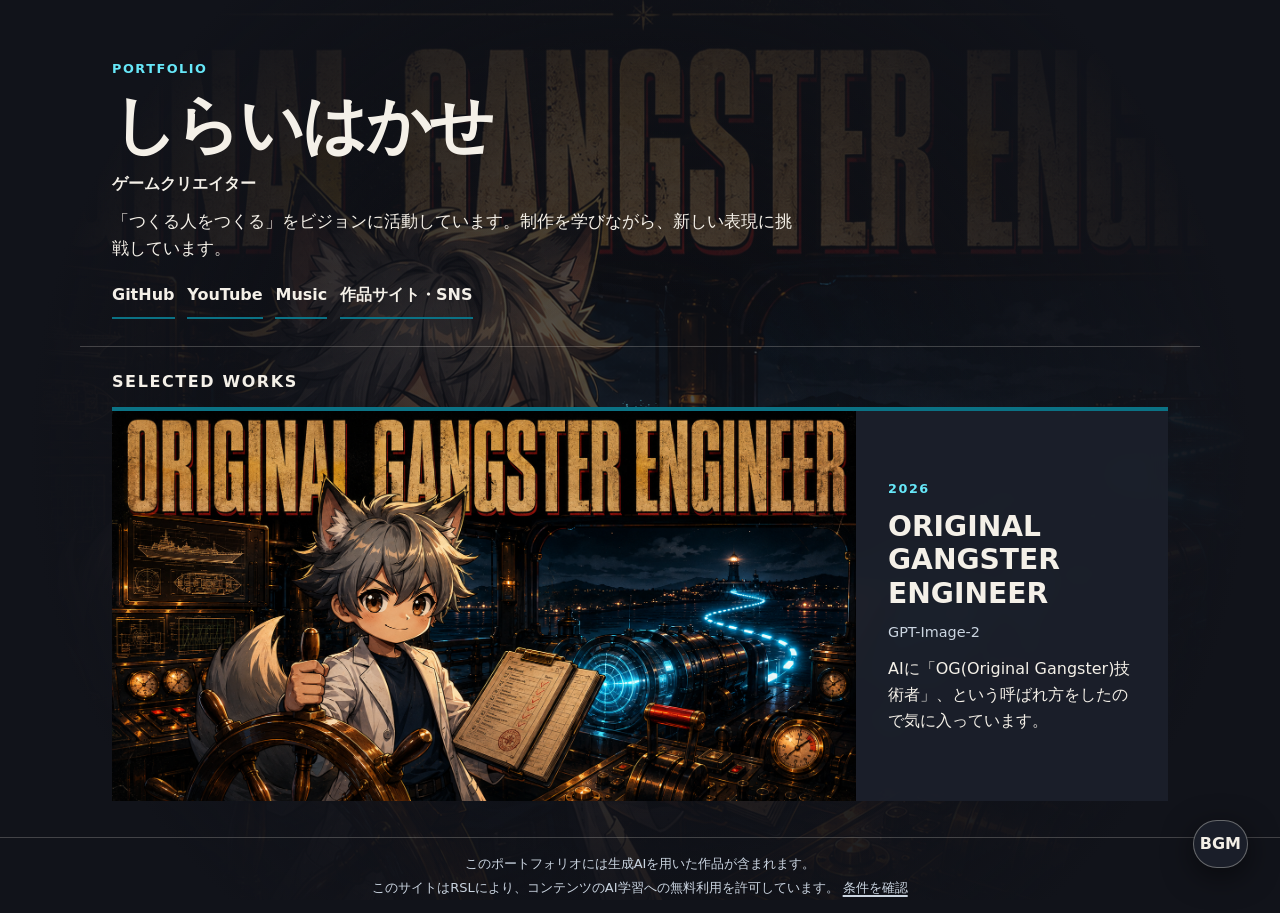
==== commit de24a837: "Add optional YouTube BGM player" ====
--- a/index.html
+++ b/index.html
@@ -1,4 +1,4 @@
 <!doctype html>
 <html lang="ja"><head><meta charset="utf-8"><meta name="viewport" content="width=device-width,initial-scale=1"><title>しらいはかせ | Portfolio</title><meta name="description" content="「つくる人をつくる」をビジョンに活動しています。制作を学びながら、新しい表現に挑戦しています。"><meta name="generator" content="https://github.com/kaitas/github-portfolio-template"><meta name="author" content="https://aicu.ai/"><link rel="rsl" type="application/rsl+xml" href="rsl.xml"><style>
-:root{--accent:#0b7285;--bg:#11131a;--text:#f4f0e8;--panel:#1c202b;--muted:#cbd5e1;--label:#67e8f9}*{box-sizing:border-box}html{scroll-behavior:smooth}body{margin:0;background:var(--bg);color:var(--text);font-family:system-ui,"Noto Sans JP",sans-serif;font-size:16px;line-height:1.65;overflow-wrap:anywhere;opacity:.25;animation:reveal .5s ease-out forwards}body::before{content:"";position:fixed;z-index:-2;inset:0;background:linear-gradient(#11131aad,#11131ad1),url("images/HakaseOG.png") center/cover no-repeat}body::after{content:"";position:fixed;z-index:-1;inset:0;background:radial-gradient(circle at center,transparent 0 20%,var(--bg) 78%)}#particles{position:fixed;z-index:-1;inset:0;width:100%;height:100%;pointer-events:none}@keyframes reveal{to{opacity:1}}a{color:inherit}.skip{position:fixed;z-index:10;top:.5rem;left:.5rem;padding:.7rem 1rem;background:var(--text);color:var(--bg);transform:translateY(-150%)}.skip:focus{transform:none}a:focus-visible{outline:3px solid var(--label);outline-offset:3px;border-radius:2px}.hero,main{width:min(1120px,100%);margin:auto;padding-inline:clamp(1rem,4vw,2rem)}.hero{padding-top:clamp(2rem,5vh,3rem);padding-bottom:clamp(1.25rem,3vh,2rem);border-bottom:1px solid color-mix(in srgb,var(--text) 22%,transparent)}.eyebrow,.meta{color:var(--label);font-size:.8rem;font-weight:800;letter-spacing:.12em;text-transform:uppercase}.hero h1{max-width:16ch;margin:.3rem 0 .75rem;font-size:clamp(2.5rem,5vw,4.75rem);line-height:1.05;letter-spacing:-.04em}.role{margin:.5rem 0;font-weight:750}.bio{max-width:65ch;margin-block:.65rem;font-size:clamp(1rem,1.3vw,1.1rem)}.links{display:flex;flex-wrap:wrap;gap:.4rem .8rem;margin-top:.75rem}.links a{display:inline-flex;align-items:center;min-height:44px;border-bottom:2px solid var(--accent);font-weight:650;text-decoration:none}main{padding-top:clamp(1.25rem,2.5vh,2rem);padding-bottom:clamp(1.5rem,4vh,3rem)}h2{margin:0 0 .75rem;font-size:1rem;letter-spacing:.1em}.works{display:grid;gap:2rem}.work{display:grid;grid-template-columns:minmax(0,1.55fr) minmax(260px,.65fr);min-height:0;background:#1c202be8;border-top:4px solid var(--accent);backdrop-filter:blur(10px)}.work img,.placeholder{display:block;width:100%;height:100%;min-height:0;max-height:390px;aspect-ratio:16/9;object-fit:cover}.placeholder{display:grid;place-items:center;color:var(--label);background:color-mix(in srgb,var(--accent) 12%,var(--panel));letter-spacing:.2em}.copy{align-self:center;padding:clamp(1.25rem,3vw,2rem)}.copy h3{margin:.25rem 0;font-size:clamp(1.4rem,2.2vw,1.8rem);line-height:1.2}.copy p{margin:.65rem 0}.tools{color:var(--muted);font-size:.9rem}.empty{padding:3rem;background:var(--panel)}footer{padding:.65rem;line-height:1.5;text-align:center;border-top:1px solid color-mix(in srgb,var(--text) 22%,transparent);color:var(--muted);font-size:.8125rem}footer p{margin:.3rem}footer a{text-decoration-thickness:2px;text-underline-offset:3px}@media(max-width:700px){.hero{padding-top:2rem;padding-bottom:1.5rem}.hero h1{font-size:clamp(2.35rem,12vw,3.75rem)}.work{grid-template-columns:1fr}.work img,.placeholder{max-height:none;aspect-ratio:4/3}.copy{padding:1.25rem}.links{gap:.25rem .7rem}footer{text-align:left}}@media(prefers-reduced-motion:reduce){html{scroll-behavior:auto}body{opacity:1;animation:none}#particles{display:none}}
-</style></head><body><canvas id="particles" aria-hidden="true"></canvas><a class="skip" href="#works">作品へ移動</a><header class="hero"><p class="eyebrow">Portfolio</p><h1>しらいはかせ</h1><p class="role">ゲームクリエイター</p><p class="bio">「つくる人をつくる」をビジョンに活動しています。制作を学びながら、新しい表現に挑戦しています。</p><nav class="links" aria-label="外部リンク"><a href="https://github.com/aicuai/" target="_blank" rel="noopener noreferrer">GitHub</a><a href="https://www.youtube.com/@aicuai" target="_blank" rel="noopener noreferrer">YouTube</a><a href="https://www.tunecore.co.jp/artists/AiCuty" target="_blank" rel="noopener noreferrer">Music</a><a href="https://x.com/o_ob" target="_blank" rel="noopener noreferrer">作品サイト・SNS</a></nav></header><main id="works"><h2>SELECTED WORKS</h2><section class="works" aria-label="作品一覧"><article class="work"><img src="images/HakaseOG.png" alt="犬耳の研究者が航海士をしています" loading="lazy" decoding="async"><div class="copy"><p class="meta">2026</p><h3>ORIGINAL GANGSTER ENGINEER</h3><p class="tools">GPT-Image-2</p><p>AIに「OG(Original Gangster)技術者」、という呼ばれ方をしたので気に入っています。</p></div></article></section></main><footer><p>このポートフォリオには生成AIを用いた作品が含まれます。</p><p>このサイトはRSLにより、コンテンツのAI学習への無料利用を許可しています。 <a href="rsl.xml">条件を確認</a></p></footer><script>if(!matchMedia("(prefers-reduced-motion: reduce)").matches){const c=document.querySelector("#particles"),x=c.getContext("2d"),d=Math.min(devicePixelRatio,2),n=innerWidth<700?350:1000,p=Array.from({length:n},()=>{const a=Math.random()*Math.PI*2,s=.15+Math.random()*.85;return{a,r:Math.random()*24,s,z:.3+Math.random()*1.4}});function size(){c.width=innerWidth*d;c.height=innerHeight*d;x.setTransform(d,0,0,d,0,0)}function draw(){x.clearRect(0,0,innerWidth,innerHeight);x.fillStyle="#67e8f966";for(const q of p){q.r+=q.s;if(q.r>Math.hypot(innerWidth,innerHeight)*.56)q.r=0;const px=innerWidth/2+Math.cos(q.a)*q.r,py=innerHeight/2+Math.sin(q.a)*q.r;x.fillRect(px,py,q.z,q.z)}requestAnimationFrame(draw)}addEventListener("resize",size,{passive:true});size();draw()}</script></body></html>
+:root{--accent:#0b7285;--bg:#11131a;--text:#f4f0e8;--panel:#1c202b;--muted:#cbd5e1;--label:#67e8f9}*{box-sizing:border-box}html{scroll-behavior:smooth}body{margin:0;background:var(--bg);color:var(--text);font-family:system-ui,"Noto Sans JP",sans-serif;font-size:16px;line-height:1.65;overflow-wrap:anywhere;opacity:.25;animation:reveal .5s ease-out forwards}body::before{content:"";position:fixed;z-index:-2;inset:0;background:linear-gradient(#11131aad,#11131ad1),url("images/HakaseOG.png") center/cover no-repeat}body::after{content:"";position:fixed;z-index:-1;inset:0;background:radial-gradient(circle at center,transparent 0 20%,var(--bg) 78%)}#particles{position:fixed;z-index:-1;inset:0;width:100%;height:100%;pointer-events:none}@keyframes reveal{to{opacity:1}}a{color:inherit}.skip{position:fixed;z-index:10;top:.5rem;left:.5rem;padding:.7rem 1rem;background:var(--text);color:var(--bg);transform:translateY(-150%)}.skip:focus{transform:none}a:focus-visible{outline:3px solid var(--label);outline-offset:3px;border-radius:2px}.hero,main{width:min(1120px,100%);margin:auto;padding-inline:clamp(1rem,4vw,2rem)}.hero{padding-top:clamp(2rem,5vh,3rem);padding-bottom:clamp(1.25rem,3vh,2rem);border-bottom:1px solid color-mix(in srgb,var(--text) 22%,transparent)}.eyebrow,.meta{color:var(--label);font-size:.8rem;font-weight:800;letter-spacing:.12em;text-transform:uppercase}.hero h1{max-width:16ch;margin:.3rem 0 .75rem;font-size:clamp(2.5rem,5vw,4.75rem);line-height:1.05;letter-spacing:-.04em}.role{margin:.5rem 0;font-weight:750}.bio{max-width:65ch;margin-block:.65rem;font-size:clamp(1rem,1.3vw,1.1rem)}.links{display:flex;flex-wrap:wrap;gap:.4rem .8rem;margin-top:.75rem}.links a{display:inline-flex;align-items:center;min-height:44px;border-bottom:2px solid var(--accent);font-weight:650;text-decoration:none}main{padding-top:clamp(1.25rem,2.5vh,2rem);padding-bottom:clamp(1.5rem,4vh,3rem)}h2{margin:0 0 .75rem;font-size:1rem;letter-spacing:.1em}.works{display:grid;gap:2rem}.work{display:grid;grid-template-columns:minmax(0,1.55fr) minmax(260px,.65fr);min-height:0;background:#1c202be8;border-top:4px solid var(--accent);backdrop-filter:blur(10px)}.work img,.placeholder{display:block;width:100%;height:100%;min-height:0;max-height:390px;aspect-ratio:16/9;object-fit:cover}.placeholder{display:grid;place-items:center;color:var(--label);background:color-mix(in srgb,var(--accent) 12%,var(--panel));letter-spacing:.2em}.copy{align-self:center;padding:clamp(1.25rem,3vw,2rem)}.copy h3{margin:.25rem 0;font-size:clamp(1.4rem,2.2vw,1.8rem);line-height:1.2}.copy p{margin:.65rem 0}.tools{color:var(--muted);font-size:.9rem}.empty{padding:3rem;background:var(--panel)}footer{padding:.65rem;line-height:1.5;text-align:center;border-top:1px solid color-mix(in srgb,var(--text) 22%,transparent);color:var(--muted);font-size:.8125rem}footer p{margin:.3rem}footer a{text-decoration-thickness:2px;text-underline-offset:3px}.bgm{position:fixed;z-index:20;right:clamp(1rem,3vw,2rem);bottom:clamp(1rem,3vw,2rem)}.bgm button{min-width:48px;min-height:48px;border:1px solid #f4f0e859;border-radius:999px;color:var(--text);background:#1c202beb;font:inherit;font-weight:800;cursor:pointer;box-shadow:0 8px 30px #0008;backdrop-filter:blur(12px)}.bgm-panel{position:absolute;right:0;bottom:3.5rem;width:min(340px,calc(100vw - 2rem));padding:.8rem;border:1px solid #f4f0e840;border-radius:14px;background:#1c202bf5;box-shadow:0 12px 45px #000a}.bgm-head{display:flex;align-items:center;justify-content:space-between;margin-bottom:.5rem}.bgm-close{min-width:44px!important;min-height:44px!important;font-size:1.5rem}.bgm-frame{overflow:hidden;aspect-ratio:16/9;border-radius:8px;background:#000}.bgm-frame iframe{width:100%;height:100%;border:0}.bgm-panel>a{display:inline-flex;align-items:center;min-height:44px;margin-top:.35rem;font-size:.85rem;text-underline-offset:3px}@media(max-width:700px){.hero{padding-top:2rem;padding-bottom:1.5rem}.hero h1{font-size:clamp(2.35rem,12vw,3.75rem)}.work{grid-template-columns:1fr}.work img,.placeholder{max-height:none;aspect-ratio:4/3}.copy{padding:1.25rem}.links{gap:.25rem .7rem}footer{text-align:left}.bgm{right:1rem;bottom:1rem}.bgm-panel{position:fixed;right:1rem;bottom:4.75rem;left:1rem;width:auto}}@media(prefers-reduced-motion:reduce){html{scroll-behavior:auto}body{opacity:1;animation:none}#particles{display:none}}
+</style></head><body><canvas id="particles" aria-hidden="true"></canvas><a class="skip" href="#works">作品へ移動</a><header class="hero"><p class="eyebrow">Portfolio</p><h1>しらいはかせ</h1><p class="role">ゲームクリエイター</p><p class="bio">「つくる人をつくる」をビジョンに活動しています。制作を学びながら、新しい表現に挑戦しています。</p><nav class="links" aria-label="外部リンク"><a href="https://github.com/aicuai/" target="_blank" rel="noopener noreferrer">GitHub</a><a href="https://www.youtube.com/@aicuai" target="_blank" rel="noopener noreferrer">YouTube</a><a href="https://www.tunecore.co.jp/artists/AiCuty" target="_blank" rel="noopener noreferrer">Music</a><a href="https://x.com/o_ob" target="_blank" rel="noopener noreferrer">作品サイト・SNS</a></nav></header><main id="works"><h2>SELECTED WORKS</h2><section class="works" aria-label="作品一覧"><article class="work"><img src="images/HakaseOG.png" alt="犬耳の研究者が航海士をしています" loading="lazy" decoding="async"><div class="copy"><p class="meta">2026</p><h3>ORIGINAL GANGSTER ENGINEER</h3><p class="tools">GPT-Image-2</p><p>AIに「OG(Original Gangster)技術者」、という呼ばれ方をしたので気に入っています。</p></div></article></section></main><footer><p>このポートフォリオには生成AIを用いた作品が含まれます。</p><p>このサイトはRSLにより、コンテンツのAI学習への無料利用を許可しています。 <a href="rsl.xml">条件を確認</a></p></footer><div class="bgm"><button type="button" class="bgm-toggle" aria-expanded="false" aria-controls="bgm-panel">BGM</button><section class="bgm-panel" id="bgm-panel" aria-label="BGMプレイヤー" hidden><div class="bgm-head"><strong>人工現実モラトリアム（英語版）</strong><button type="button" class="bgm-close" aria-label="BGMを閉じる">&times;</button></div><div class="bgm-frame"></div><a href="https://music.youtube.com/watch?v=GgK3HGVu1nc" target="_blank" rel="noopener noreferrer">YouTube Musicで聴く</a></section></div><script>if(!matchMedia("(prefers-reduced-motion: reduce)").matches){const c=document.querySelector("#particles"),x=c.getContext("2d"),d=Math.min(devicePixelRatio,2),n=innerWidth<700?350:1000,p=Array.from({length:n},()=>{const a=Math.random()*Math.PI*2,s=.15+Math.random()*.85;return{a,r:Math.random()*24,s,z:.3+Math.random()*1.4}});function size(){c.width=innerWidth*d;c.height=innerHeight*d;x.setTransform(d,0,0,d,0,0)}function draw(){x.clearRect(0,0,innerWidth,innerHeight);x.fillStyle="#67e8f966";for(const q of p){q.r+=q.s;if(q.r>Math.hypot(innerWidth,innerHeight)*.56)q.r=0;const px=innerWidth/2+Math.cos(q.a)*q.r,py=innerHeight/2+Math.sin(q.a)*q.r;x.fillRect(px,py,q.z,q.z)}requestAnimationFrame(draw)}addEventListener("resize",size,{passive:true});size();draw()}const t=document.querySelector(".bgm-toggle"),panel=document.querySelector(".bgm-panel"),frame=document.querySelector(".bgm-frame");function closeBgm(){panel.hidden=true;frame.replaceChildren();t.setAttribute("aria-expanded","false");t.focus()}t.addEventListener("click",()=>{panel.hidden=false;t.setAttribute("aria-expanded","true");const iframe=document.createElement("iframe");iframe.src="https://www.youtube-nocookie.com/embed/GgK3HGVu1nc";iframe.title="BGM: 人工現実モラトリアム（英語版）";iframe.allow="encrypted-media; picture-in-picture";iframe.allowFullscreen=true;iframe.referrerPolicy="strict-origin-when-cross-origin";frame.append(iframe);panel.querySelector(".bgm-close").focus()});panel.querySelector(".bgm-close").addEventListener("click",closeBgm);addEventListener("keydown",event=>{if(event.key==="Escape"&&!panel.hidden)closeBgm()});</script></body></html>
